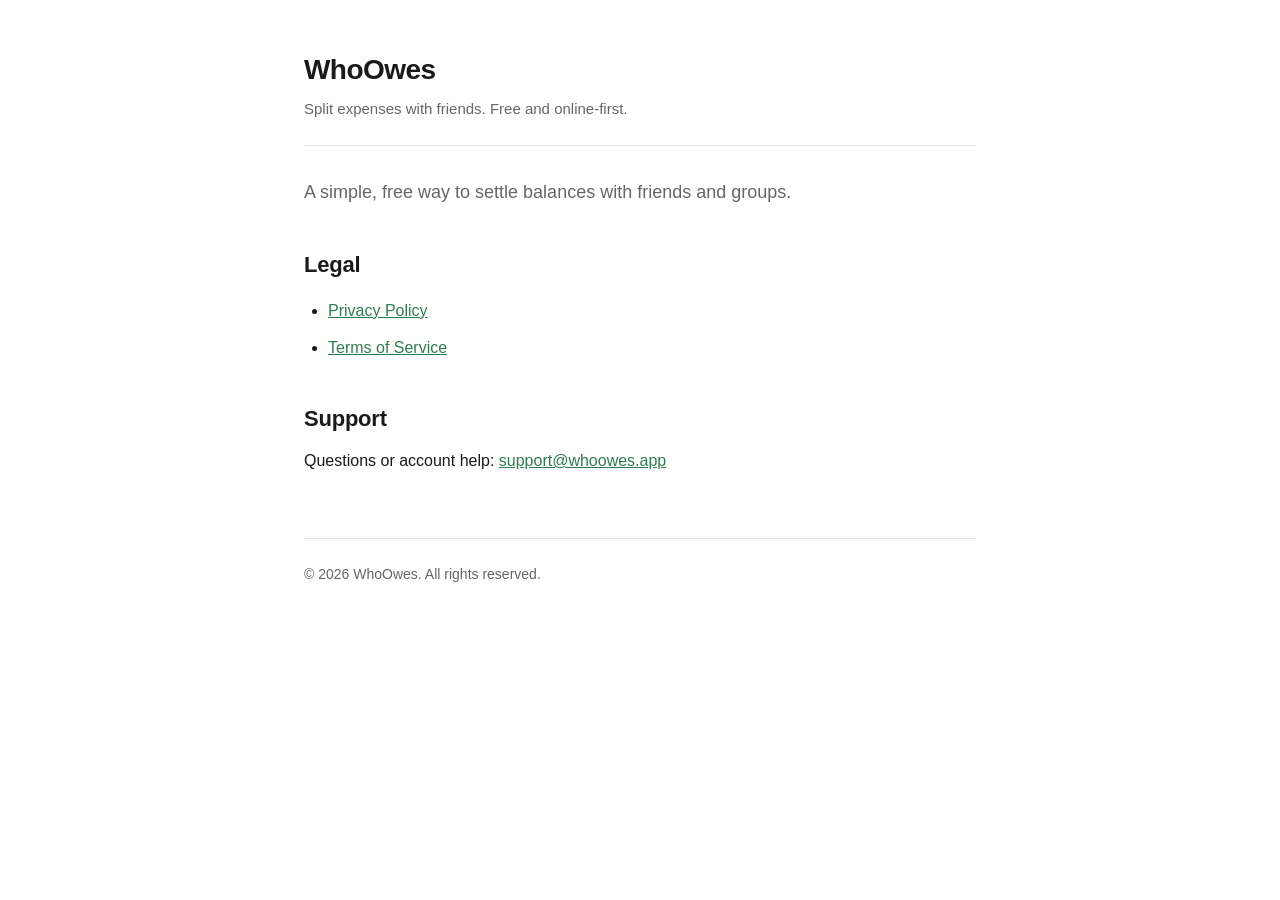
==== index.html @ 0bb96c40 "Initial scaffold: landing + placeholder privacy/terms" ====
<!DOCTYPE html>
<html lang="en">
<head>
<meta charset="utf-8">
<meta name="viewport" content="width=device-width, initial-scale=1">
<title>WhoOwes</title>
<meta name="description" content="WhoOwes — split expenses with friends. Free and online-first.">
<link rel="stylesheet" href="/style.css">
</head>
<body>
<main>
  <header>
    <h1><a href="/">WhoOwes</a></h1>
    <p>Split expenses with friends. Free and online-first.</p>
  </header>

  <p class="lead">A simple, free way to settle balances with friends and groups.</p>

  <h2>Legal</h2>
  <ul>
    <li><a href="/privacy">Privacy Policy</a></li>
    <li><a href="/terms">Terms of Service</a></li>
  </ul>

  <h2>Support</h2>
  <p>Questions or account help: <a href="mailto:support@whoowes.app">support@whoowes.app</a></p>

  <footer>
    <p>&copy; <span id="year">2026</span> WhoOwes. All rights reserved.</p>
  </footer>
</main>
<script>document.getElementById('year').textContent = new Date().getFullYear();</script>
</body>
</html>
---- style.css ----
:root {
  --bg: #ffffff;
  --fg: #1a1a1a;
  --muted: #666666;
  --accent: #2e7d4f;
  --border: #e5e5e5;
  --link: #2e7d4f;
}

@media (prefers-color-scheme: dark) {
  :root {
    --bg: #0f0f0f;
    --fg: #f0f0f0;
    --muted: #999999;
    --accent: #5fb87f;
    --border: #2a2a2a;
    --link: #5fb87f;
  }
}

* { box-sizing: border-box; }

html, body {
  margin: 0;
  padding: 0;
  background: var(--bg);
  color: var(--fg);
  font-family: -apple-system, BlinkMacSystemFont, "Segoe UI", Roboto, "Helvetica Neue", Arial, sans-serif;
  font-size: 16px;
  line-height: 1.6;
  -webkit-font-smoothing: antialiased;
}

main {
  max-width: 720px;
  margin: 0 auto;
  padding: 48px 24px 96px;
}

header {
  border-bottom: 1px solid var(--border);
  padding-bottom: 24px;
  margin-bottom: 32px;
}

header h1 {
  margin: 0 0 4px;
  font-size: 28px;
  font-weight: 700;
  letter-spacing: -0.02em;
}

header h1 a {
  color: var(--fg);
  text-decoration: none;
}

header p {
  margin: 0;
  color: var(--muted);
  font-size: 15px;
}

nav {
  margin-top: 16px;
  display: flex;
  gap: 16px;
  font-size: 15px;
}

nav a {
  color: var(--link);
  text-decoration: none;
}

nav a:hover { text-decoration: underline; }

h2 {
  margin-top: 40px;
  margin-bottom: 12px;
  font-size: 22px;
  font-weight: 600;
  letter-spacing: -0.01em;
}

h3 {
  margin-top: 28px;
  margin-bottom: 8px;
  font-size: 17px;
  font-weight: 600;
}

p, li { margin: 0 0 12px; }
ul, ol { padding-left: 24px; }

a { color: var(--link); }

code {
  font-family: ui-monospace, SFMono-Regular, Menlo, monospace;
  font-size: 14px;
  background: var(--border);
  padding: 2px 6px;
  border-radius: 4px;
}

.muted { color: var(--muted); font-size: 14px; }
.lead { font-size: 18px; color: var(--muted); margin-bottom: 32px; }

footer {
  margin-top: 64px;
  padding-top: 24px;
  border-top: 1px solid var(--border);
  color: var(--muted);
  font-size: 14px;
}

footer a { color: var(--link); }
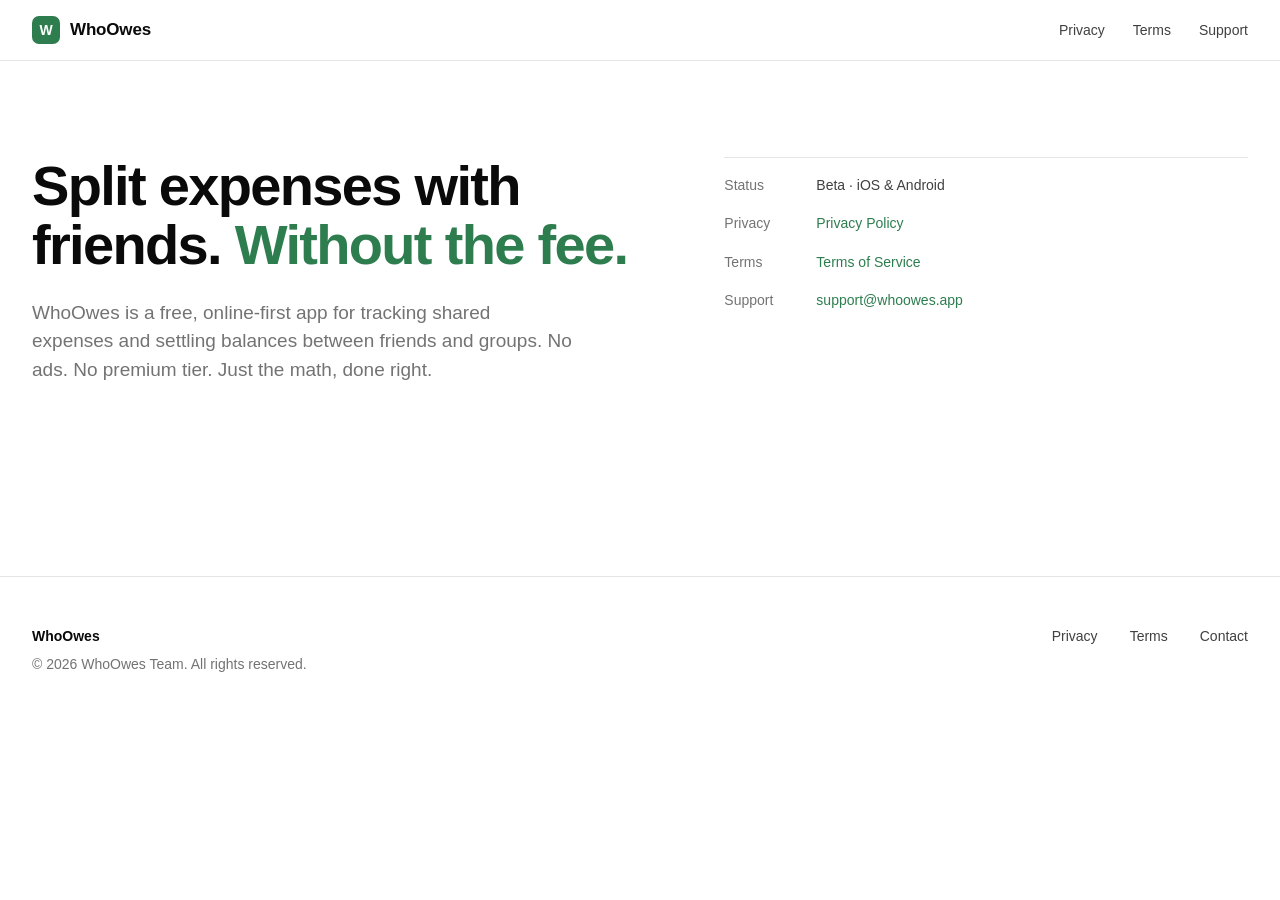
==== commit 9ab6a4a6: "Real Privacy + Terms text; redesign layout (left-anchored, sticky TOC) - Replace placeholder copy wi" ====
--- a/index.html
+++ b/index.html
@@ -3,32 +3,67 @@
 <head>
 <meta charset="utf-8">
 <meta name="viewport" content="width=device-width, initial-scale=1">
-<title>WhoOwes</title>
-<meta name="description" content="WhoOwes — split expenses with friends. Free and online-first.">
+<title>WhoOwes — Split expenses with friends</title>
+<meta name="description" content="WhoOwes is a free, online-first app for splitting expenses with friends and groups. Settle balances without ads or fees.">
+<meta name="theme-color" content="#2e7d4f">
 <link rel="stylesheet" href="/style.css">
 </head>
 <body>
-<main>
-  <header>
-    <h1><a href="/">WhoOwes</a></h1>
-    <p>Split expenses with friends. Free and online-first.</p>
-  </header>
 
-  <p class="lead">A simple, free way to settle balances with friends and groups.</p>
+<header class="topbar">
+  <div class="topbar-inner">
+    <a href="/" class="brand">
+      <span class="brand-mark">W</span>
+      <span>WhoOwes</span>
+    </a>
+    <nav class="topnav">
+      <a href="/privacy">Privacy</a>
+      <a href="/terms">Terms</a>
+      <a href="mailto:support@whoowes.app">Support</a>
+    </nav>
+  </div>
+</header>
 
-  <h2>Legal</h2>
-  <ul>
-    <li><a href="/privacy">Privacy Policy</a></li>
-    <li><a href="/terms">Terms of Service</a></li>
-  </ul>
+<section class="hero">
+  <div>
+    <h1 class="hero-headline">Split expenses with friends. <span class="accent">Without the fee.</span></h1>
+    <p class="hero-sub">WhoOwes is a free, online-first app for tracking shared expenses and settling balances between friends and groups. No ads. No premium tier. Just the math, done right.</p>
+  </div>
 
-  <h2>Support</h2>
-  <p>Questions or account help: <a href="mailto:support@whoowes.app">support@whoowes.app</a></p>
+  <aside class="hero-meta">
+    <div class="hero-meta-item">
+      <span class="hero-meta-label">Status</span>
+      <span class="hero-meta-value">Beta · iOS &amp; Android</span>
+    </div>
+    <div class="hero-meta-item">
+      <span class="hero-meta-label">Privacy</span>
+      <span class="hero-meta-value"><a href="/privacy">Privacy Policy</a></span>
+    </div>
+    <div class="hero-meta-item">
+      <span class="hero-meta-label">Terms</span>
+      <span class="hero-meta-value"><a href="/terms">Terms of Service</a></span>
+    </div>
+    <div class="hero-meta-item">
+      <span class="hero-meta-label">Support</span>
+      <span class="hero-meta-value"><a href="mailto:support@whoowes.app">support@whoowes.app</a></span>
+    </div>
+  </aside>
+</section>
 
-  <footer>
-    <p>&copy; <span id="year">2026</span> WhoOwes. All rights reserved.</p>
-  </footer>
-</main>
+<footer class="site-footer">
+  <div class="footer-inner">
+    <div class="footer-brand">
+      <strong>WhoOwes</strong>
+      <span>&copy; <span id="year">2026</span> WhoOwes Team. All rights reserved.</span>
+    </div>
+    <div class="footer-links">
+      <a href="/privacy">Privacy</a>
+      <a href="/terms">Terms</a>
+      <a href="mailto:support@whoowes.app">Contact</a>
+    </div>
+  </div>
+</footer>
+
 <script>document.getElementById('year').textContent = new Date().getFullYear();</script>
 </body>
 </html>
--- a/style.css
+++ b/style.css
@@ -1,117 +1,383 @@
 :root {
   --bg: #ffffff;
-  --fg: #1a1a1a;
-  --muted: #666666;
+  --bg-elevated: #fafafa;
+  --fg: #0a0a0a;
+  --fg-secondary: #404040;
+  --muted: #737373;
   --accent: #2e7d4f;
+  --accent-hover: #246340;
   --border: #e5e5e5;
-  --link: #2e7d4f;
+  --border-strong: #d4d4d4;
+  --selection: rgba(46, 125, 79, 0.15);
 }
 
 @media (prefers-color-scheme: dark) {
   :root {
-    --bg: #0f0f0f;
-    --fg: #f0f0f0;
-    --muted: #999999;
+    --bg: #0a0a0a;
+    --bg-elevated: #141414;
+    --fg: #fafafa;
+    --fg-secondary: #d4d4d4;
+    --muted: #a3a3a3;
     --accent: #5fb87f;
-    --border: #2a2a2a;
-    --link: #5fb87f;
+    --accent-hover: #7ed09c;
+    --border: #262626;
+    --border-strong: #404040;
+    --selection: rgba(95, 184, 127, 0.2);
   }
 }
 
 * { box-sizing: border-box; }
 
-html, body {
+::selection { background: var(--selection); }
+
+html { -webkit-text-size-adjust: 100%; }
+
+body {
   margin: 0;
-  padding: 0;
   background: var(--bg);
   color: var(--fg);
-  font-family: -apple-system, BlinkMacSystemFont, "Segoe UI", Roboto, "Helvetica Neue", Arial, sans-serif;
+  font-family: -apple-system, BlinkMacSystemFont, "Inter", "Segoe UI", Roboto, "Helvetica Neue", Arial, sans-serif;
   font-size: 16px;
   line-height: 1.6;
   -webkit-font-smoothing: antialiased;
-}
-
-main {
-  max-width: 720px;
+  -moz-osx-font-smoothing: grayscale;
+  text-rendering: optimizeLegibility;
+}
+
+a { color: var(--accent); text-decoration: none; }
+a:hover { color: var(--accent-hover); text-decoration: underline; }
+
+/* ============================================================
+   Top bar — full width, brand left, nav right
+   ============================================================ */
+.topbar {
+  position: sticky;
+  top: 0;
+  z-index: 10;
+  background: rgba(255, 255, 255, 0.85);
+  backdrop-filter: saturate(180%) blur(20px);
+  -webkit-backdrop-filter: saturate(180%) blur(20px);
+  border-bottom: 1px solid var(--border);
+}
+
+@media (prefers-color-scheme: dark) {
+  .topbar { background: rgba(10, 10, 10, 0.85); }
+}
+
+.topbar-inner {
+  display: flex;
+  align-items: center;
+  justify-content: space-between;
+  padding: 16px 32px;
+  max-width: 1280px;
   margin: 0 auto;
-  padding: 48px 24px 96px;
-}
-
-header {
+}
+
+.brand {
+  display: flex;
+  align-items: center;
+  gap: 10px;
+  font-weight: 700;
+  font-size: 17px;
+  letter-spacing: -0.01em;
+  color: var(--fg);
+}
+
+.brand:hover { color: var(--fg); text-decoration: none; }
+
+.brand-mark {
+  width: 28px;
+  height: 28px;
+  border-radius: 7px;
+  background: var(--accent);
+  display: grid;
+  place-items: center;
+  color: #fff;
+  font-weight: 800;
+  font-size: 14px;
+  letter-spacing: -0.02em;
+}
+
+.topnav {
+  display: flex;
+  gap: 28px;
+  font-size: 14px;
+  font-weight: 500;
+}
+
+.topnav a { color: var(--fg-secondary); }
+.topnav a:hover { color: var(--accent); text-decoration: none; }
+.topnav a.active { color: var(--fg); }
+
+/* ============================================================
+   Landing — full-width hero, asymmetric grid
+   ============================================================ */
+.hero {
+  max-width: 1280px;
+  margin: 0 auto;
+  padding: 96px 32px 64px;
+  display: grid;
+  grid-template-columns: 1.2fr 1fr;
+  gap: 64px;
+  align-items: start;
+}
+
+.hero-headline {
+  font-size: 56px;
+  line-height: 1.05;
+  letter-spacing: -0.03em;
+  font-weight: 700;
+  margin: 0 0 24px;
+}
+
+.hero-headline .accent { color: var(--accent); }
+
+.hero-sub {
+  font-size: 19px;
+  line-height: 1.5;
+  color: var(--muted);
+  margin: 0 0 32px;
+  max-width: 540px;
+}
+
+.hero-meta {
+  display: flex;
+  flex-direction: column;
+  gap: 16px;
+  font-size: 14px;
+  color: var(--muted);
+  padding-top: 16px;
+  border-top: 1px solid var(--border);
+}
+
+.hero-meta-item {
+  display: flex;
+  gap: 12px;
+}
+
+.hero-meta-label {
+  color: var(--muted);
+  min-width: 80px;
+  font-weight: 500;
+}
+
+.hero-meta-value { color: var(--fg-secondary); }
+.hero-meta-value a { color: var(--accent); }
+
+/* ============================================================
+   Legal pages — left-anchored content + sticky TOC on desktop
+   ============================================================ */
+.legal {
+  max-width: 1280px;
+  margin: 0 auto;
+  padding: 64px 32px 96px;
+  display: grid;
+  grid-template-columns: minmax(0, 720px) 220px;
+  gap: 64px;
+  align-items: start;
+}
+
+.legal-header {
+  grid-column: 1;
+}
+
+.legal-eyebrow {
+  font-size: 13px;
+  font-weight: 600;
+  letter-spacing: 0.05em;
+  text-transform: uppercase;
+  color: var(--accent);
+  margin-bottom: 12px;
+}
+
+.legal-title {
+  font-size: 44px;
+  line-height: 1.1;
+  letter-spacing: -0.02em;
+  font-weight: 700;
+  margin: 0 0 16px;
+}
+
+.legal-updated {
+  font-family: ui-monospace, SFMono-Regular, "SF Mono", Menlo, monospace;
+  font-size: 13px;
+  color: var(--muted);
+  padding: 6px 10px;
+  background: var(--bg-elevated);
+  border: 1px solid var(--border);
+  border-radius: 6px;
+  display: inline-block;
+  margin-bottom: 48px;
+}
+
+.legal-body {
+  grid-column: 1;
+  font-size: 16px;
+  color: var(--fg-secondary);
+}
+
+.legal-body h2 {
+  font-size: 26px;
+  font-weight: 700;
+  letter-spacing: -0.01em;
+  color: var(--fg);
+  margin: 56px 0 16px;
+  scroll-margin-top: 88px;
+}
+
+.legal-body h2:first-child { margin-top: 0; }
+
+.legal-body h3 {
+  font-size: 18px;
+  font-weight: 600;
+  color: var(--fg);
+  margin: 32px 0 8px;
+}
+
+.legal-body p { margin: 0 0 16px; }
+.legal-body ul, .legal-body ol { padding-left: 22px; margin: 0 0 20px; }
+.legal-body li { margin-bottom: 8px; }
+.legal-body strong { color: var(--fg); font-weight: 600; }
+
+.legal-body table {
+  width: 100%;
+  border-collapse: collapse;
+  margin: 20px 0;
+  font-size: 14px;
+}
+
+.legal-body th, .legal-body td {
+  text-align: left;
+  padding: 12px 14px;
   border-bottom: 1px solid var(--border);
-  padding-bottom: 24px;
-  margin-bottom: 32px;
-}
-
-header h1 {
-  margin: 0 0 4px;
-  font-size: 28px;
-  font-weight: 700;
-  letter-spacing: -0.02em;
-}
-
-header h1 a {
-  color: var(--fg);
-  text-decoration: none;
-}
-
-header p {
+  vertical-align: top;
+}
+
+.legal-body th {
+  font-weight: 600;
+  color: var(--fg);
+  background: var(--bg-elevated);
+}
+
+.legal-body code {
+  font-family: ui-monospace, SFMono-Regular, "SF Mono", Menlo, monospace;
+  font-size: 14px;
+  background: var(--bg-elevated);
+  border: 1px solid var(--border);
+  padding: 1px 6px;
+  border-radius: 4px;
+}
+
+/* TOC — sticky on desktop, hidden on mobile */
+.toc {
+  grid-column: 2;
+  grid-row: 1 / span 2;
+  position: sticky;
+  top: 88px;
+  font-size: 13px;
+  border-left: 1px solid var(--border);
+  padding-left: 24px;
+}
+
+.toc-label {
+  font-size: 11px;
+  font-weight: 600;
+  letter-spacing: 0.08em;
+  text-transform: uppercase;
+  color: var(--muted);
+  margin-bottom: 12px;
+}
+
+.toc ul {
+  list-style: none;
+  padding: 0;
   margin: 0;
-  color: var(--muted);
-  font-size: 15px;
-}
-
-nav {
-  margin-top: 16px;
-  display: flex;
-  gap: 16px;
-  font-size: 15px;
-}
-
-nav a {
-  color: var(--link);
-  text-decoration: none;
-}
-
-nav a:hover { text-decoration: underline; }
-
-h2 {
-  margin-top: 40px;
-  margin-bottom: 12px;
-  font-size: 22px;
-  font-weight: 600;
-  letter-spacing: -0.01em;
-}
-
-h3 {
-  margin-top: 28px;
-  margin-bottom: 8px;
-  font-size: 17px;
-  font-weight: 600;
-}
-
-p, li { margin: 0 0 12px; }
-ul, ol { padding-left: 24px; }
-
-a { color: var(--link); }
-
-code {
-  font-family: ui-monospace, SFMono-Regular, Menlo, monospace;
-  font-size: 14px;
-  background: var(--border);
-  padding: 2px 6px;
-  border-radius: 4px;
-}
-
-.muted { color: var(--muted); font-size: 14px; }
-.lead { font-size: 18px; color: var(--muted); margin-bottom: 32px; }
-
-footer {
-  margin-top: 64px;
-  padding-top: 24px;
+  display: flex;
+  flex-direction: column;
+  gap: 8px;
+}
+
+.toc a {
+  color: var(--fg-secondary);
+  display: block;
+  padding: 4px 0;
+  line-height: 1.4;
+}
+
+.toc a:hover { color: var(--accent); text-decoration: none; }
+
+/* ============================================================
+   Footer
+   ============================================================ */
+footer.site-footer {
   border-top: 1px solid var(--border);
-  color: var(--muted);
-  font-size: 14px;
-}
-
-footer a { color: var(--link); }
+  margin-top: 96px;
+  padding: 48px 32px;
+}
+
+.footer-inner {
+  max-width: 1280px;
+  margin: 0 auto;
+  display: flex;
+  justify-content: space-between;
+  align-items: flex-start;
+  gap: 48px;
+  flex-wrap: wrap;
+  font-size: 14px;
+  color: var(--muted);
+}
+
+.footer-brand {
+  display: flex;
+  flex-direction: column;
+  gap: 6px;
+}
+
+.footer-brand strong {
+  color: var(--fg);
+  font-weight: 600;
+}
+
+.footer-links {
+  display: flex;
+  gap: 32px;
+}
+
+.footer-links a { color: var(--fg-secondary); }
+.footer-links a:hover { color: var(--accent); text-decoration: none; }
+
+/* ============================================================
+   Responsive — collapse to single column on tablet/mobile
+   ============================================================ */
+@media (max-width: 960px) {
+  .topbar-inner { padding: 14px 20px; }
+  .topnav { gap: 20px; }
+
+  .hero {
+    grid-template-columns: 1fr;
+    gap: 32px;
+    padding: 64px 20px 48px;
+  }
+  .hero-headline { font-size: 40px; }
+  .hero-sub { font-size: 17px; }
+
+  .legal {
+    grid-template-columns: 1fr;
+    padding: 48px 20px 64px;
+    gap: 32px;
+  }
+  .legal-title { font-size: 34px; }
+  .toc { display: none; }
+
+  footer.site-footer { padding: 32px 20px; }
+  .footer-inner { gap: 24px; }
+  .footer-links { gap: 20px; flex-wrap: wrap; }
+}
+
+@media (max-width: 480px) {
+  .hero-headline { font-size: 32px; }
+  .legal-title { font-size: 28px; }
+  .legal-body h2 { font-size: 22px; }
+  .topnav { display: none; } /* hide nav on small screens, brand-only */
+  .topbar-inner { justify-content: center; }
+}
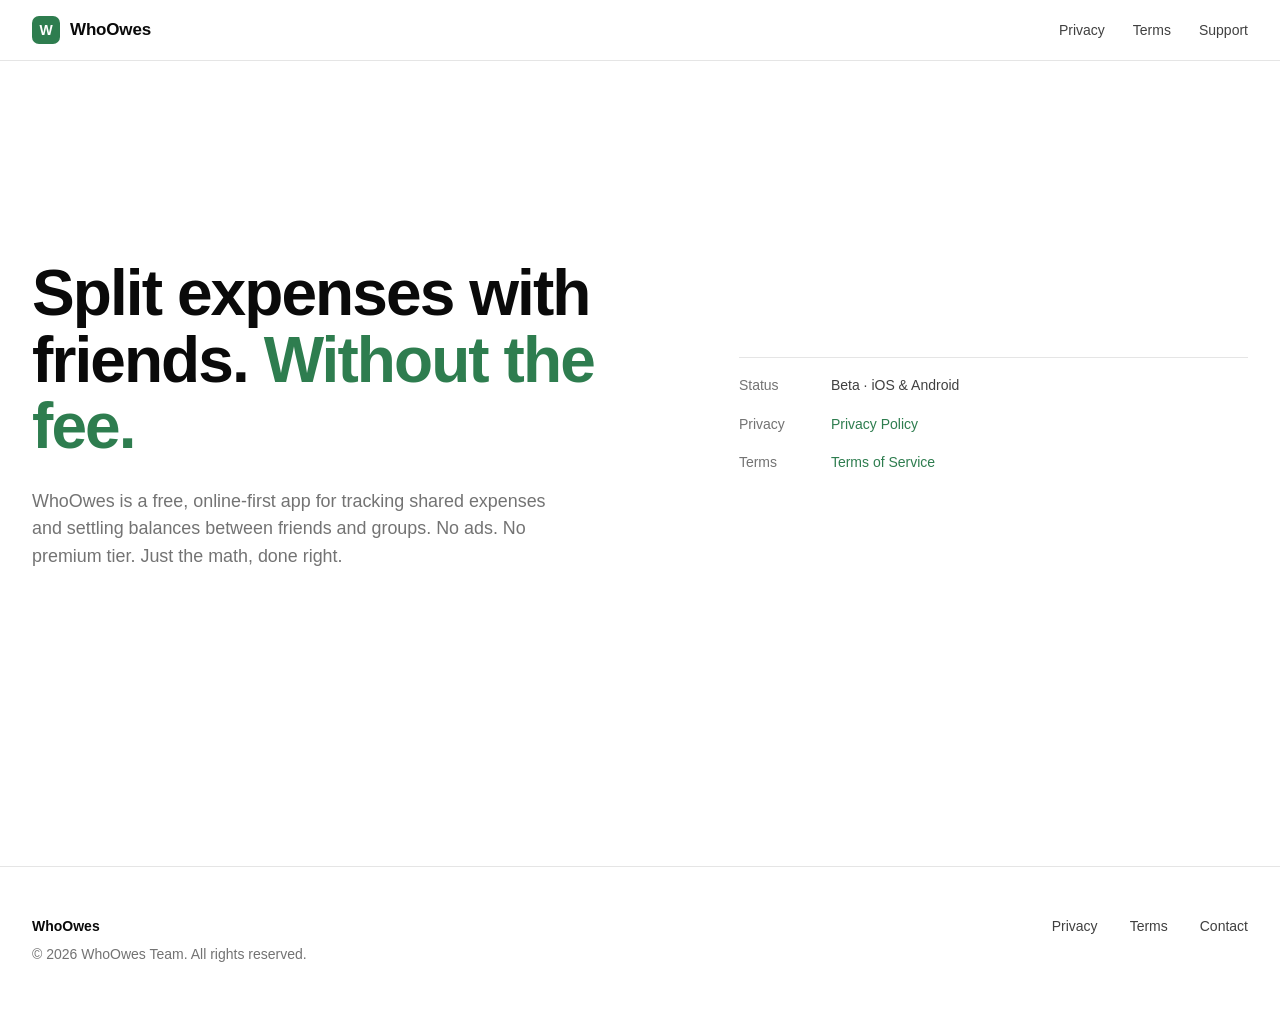
==== commit 25c357e6: "Hero fills viewport; drop support row; clamp() typography" ====
--- a/index.html
+++ b/index.html
@@ -43,10 +43,6 @@
       <span class="hero-meta-label">Terms</span>
       <span class="hero-meta-value"><a href="/terms">Terms of Service</a></span>
     </div>
-    <div class="hero-meta-item">
-      <span class="hero-meta-label">Support</span>
-      <span class="hero-meta-value"><a href="mailto:support@whoowes.app">support@whoowes.app</a></span>
-    </div>
   </aside>
 </section>
 
--- a/style.css
+++ b/style.css
@@ -110,33 +110,36 @@
 .topnav a.active { color: var(--fg); }
 
 /* ============================================================
-   Landing — full-width hero, asymmetric grid
+   Landing — full-width hero, asymmetric grid, fills viewport
    ============================================================ */
 .hero {
   max-width: 1280px;
   margin: 0 auto;
-  padding: 96px 32px 64px;
+  padding: 64px 32px;
   display: grid;
   grid-template-columns: 1.2fr 1fr;
-  gap: 64px;
-  align-items: start;
+  gap: 96px;
+  align-items: center;
+  /* Fill viewport minus top bar (~61px) and footer (~120px) so the
+     landing feels balanced on tall screens instead of clumping at top. */
+  min-height: calc(100vh - 61px - 130px);
 }
 
 .hero-headline {
-  font-size: 56px;
-  line-height: 1.05;
+  font-size: clamp(40px, 6vw, 64px);
+  line-height: 1.04;
   letter-spacing: -0.03em;
   font-weight: 700;
-  margin: 0 0 24px;
+  margin: 0 0 28px;
 }
 
 .hero-headline .accent { color: var(--accent); }
 
 .hero-sub {
-  font-size: 19px;
-  line-height: 1.5;
-  color: var(--muted);
-  margin: 0 0 32px;
+  font-size: clamp(17px, 1.4vw, 20px);
+  line-height: 1.55;
+  color: var(--muted);
+  margin: 0;
   max-width: 540px;
 }
 
@@ -355,11 +358,11 @@
 
   .hero {
     grid-template-columns: 1fr;
-    gap: 32px;
-    padding: 64px 20px 48px;
+    gap: 40px;
+    padding: 64px 20px;
+    min-height: auto; /* no viewport-fill on mobile; let content flow */
+    align-items: start;
   }
-  .hero-headline { font-size: 40px; }
-  .hero-sub { font-size: 17px; }
 
   .legal {
     grid-template-columns: 1fr;
@@ -375,7 +378,6 @@
 }
 
 @media (max-width: 480px) {
-  .hero-headline { font-size: 32px; }
   .legal-title { font-size: 28px; }
   .legal-body h2 { font-size: 22px; }
   .topnav { display: none; } /* hide nav on small screens, brand-only */
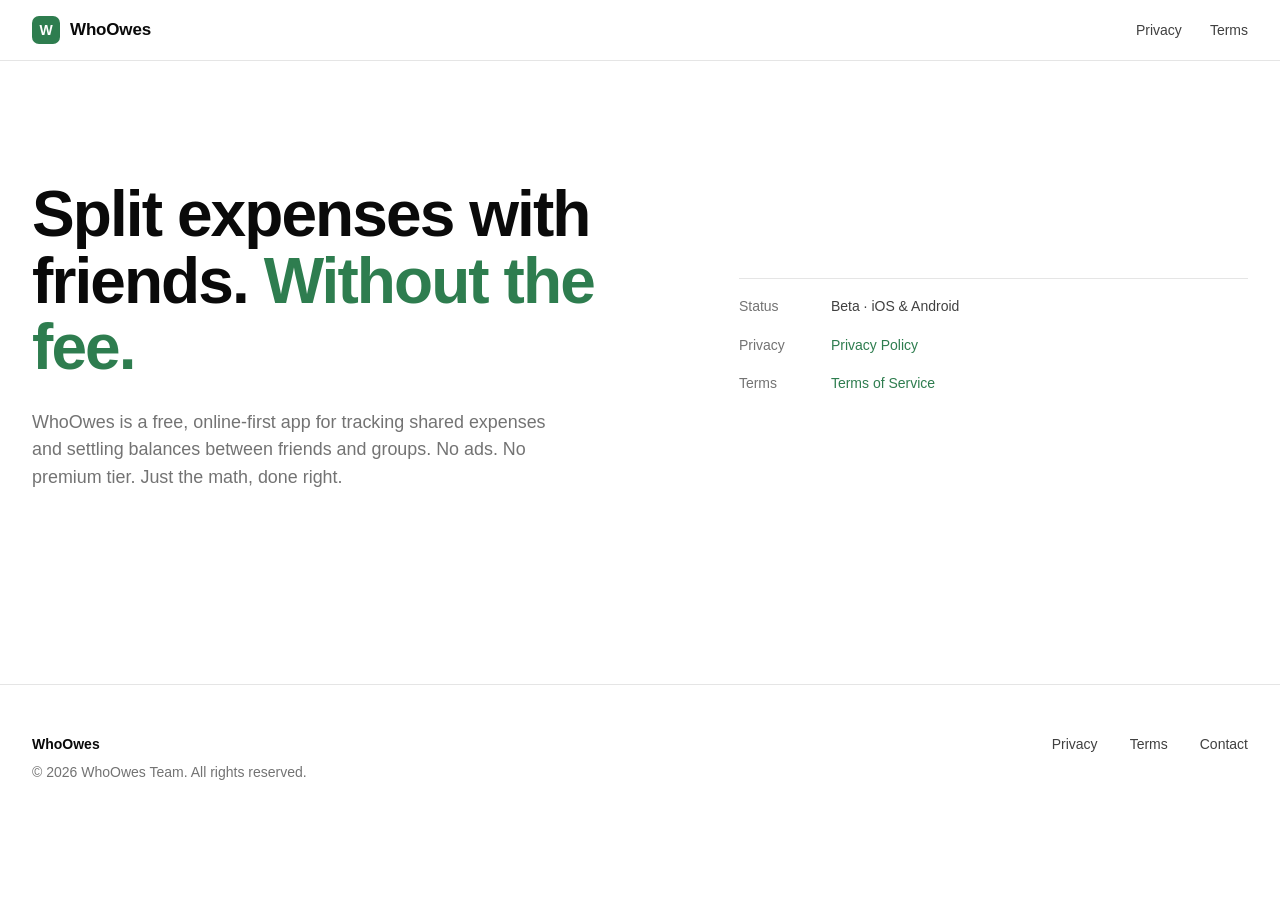
==== commit a9602c97: "Remove Support from top nav (kept in footer + legal contact sections)" ====
--- a/index.html
+++ b/index.html
@@ -19,7 +19,6 @@
     <nav class="topnav">
       <a href="/privacy">Privacy</a>
       <a href="/terms">Terms</a>
-      <a href="mailto:support@whoowes.app">Support</a>
     </nav>
   </div>
 </header>
--- a/style.css
+++ b/style.css
@@ -115,14 +115,11 @@
 .hero {
   max-width: 1280px;
   margin: 0 auto;
-  padding: 64px 32px;
+  padding: 120px 32px 96px;
   display: grid;
   grid-template-columns: 1.2fr 1fr;
   gap: 96px;
   align-items: center;
-  /* Fill viewport minus top bar (~61px) and footer (~120px) so the
-     landing feels balanced on tall screens instead of clumping at top. */
-  min-height: calc(100vh - 61px - 130px);
 }
 
 .hero-headline {
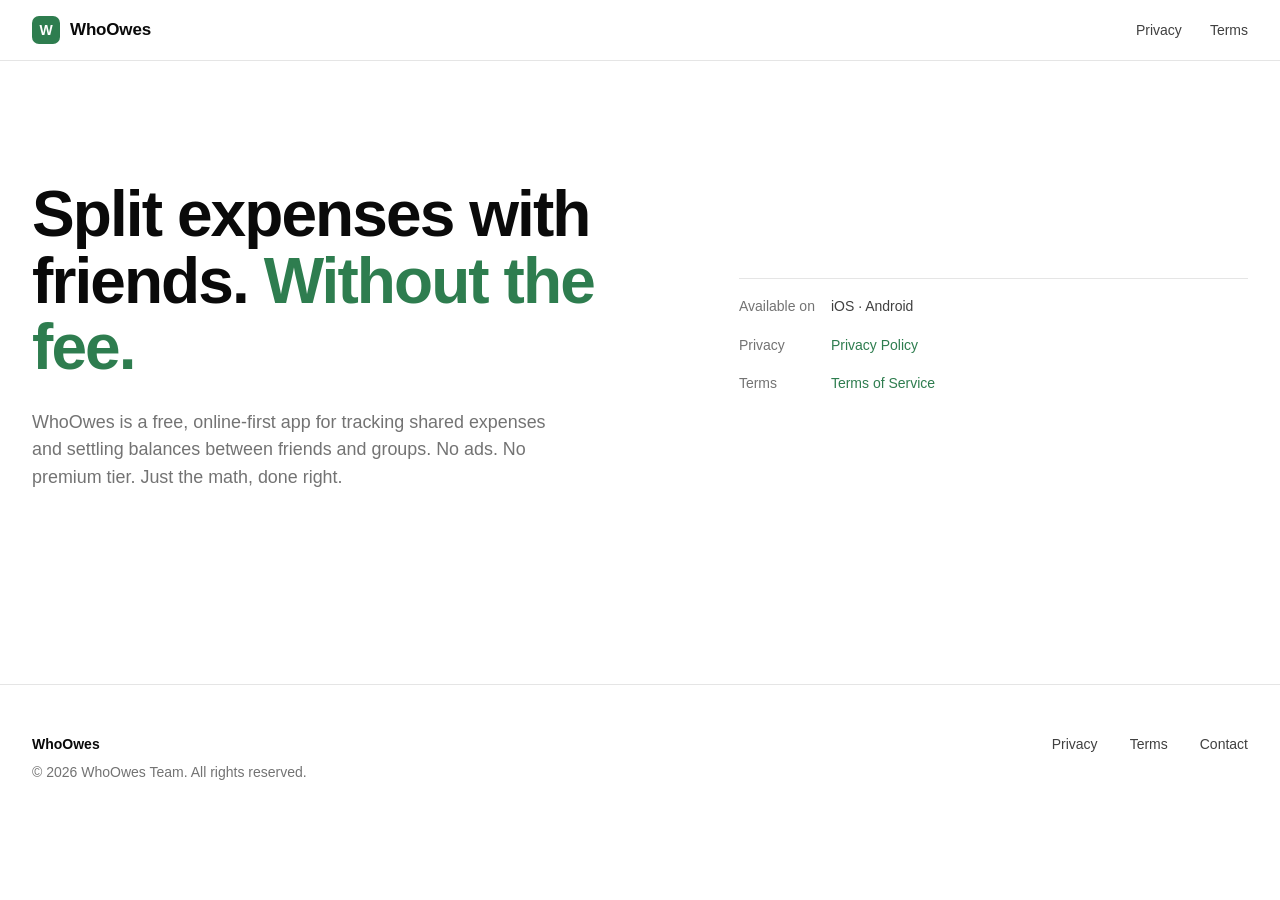
==== commit bca52acf: "Landing: 'Available on: iOS · Android' (drop Beta status, won't go stale)" ====
--- a/index.html
+++ b/index.html
@@ -31,8 +31,8 @@
 
   <aside class="hero-meta">
     <div class="hero-meta-item">
-      <span class="hero-meta-label">Status</span>
-      <span class="hero-meta-value">Beta · iOS &amp; Android</span>
+      <span class="hero-meta-label">Available on</span>
+      <span class="hero-meta-value">iOS · Android</span>
     </div>
     <div class="hero-meta-item">
       <span class="hero-meta-label">Privacy</span>
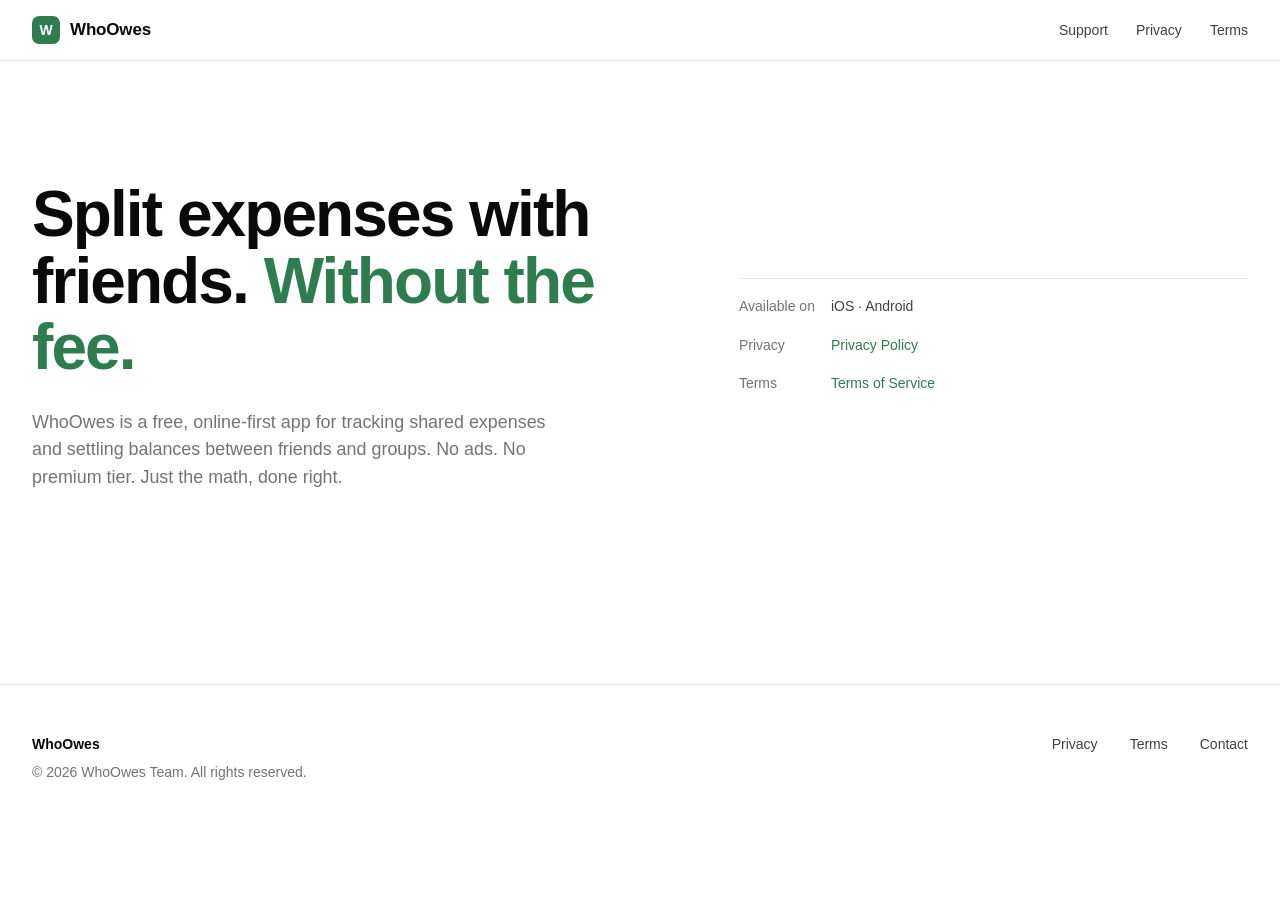
==== commit 0aaf7dbb: "Add Support page; fix dead support email across site - New support.html (FAQ + contact) matching the" ====
--- a/index.html
+++ b/index.html
@@ -17,6 +17,7 @@
       <span>WhoOwes</span>
     </a>
     <nav class="topnav">
+      <a href="/support">Support</a>
       <a href="/privacy">Privacy</a>
       <a href="/terms">Terms</a>
     </nav>
@@ -54,7 +55,7 @@
     <div class="footer-links">
       <a href="/privacy">Privacy</a>
       <a href="/terms">Terms</a>
-      <a href="mailto:support@whoowes.app">Contact</a>
+      <a href="mailto:nebulacorp.support@icloud.com">Contact</a>
     </div>
   </div>
 </footer>
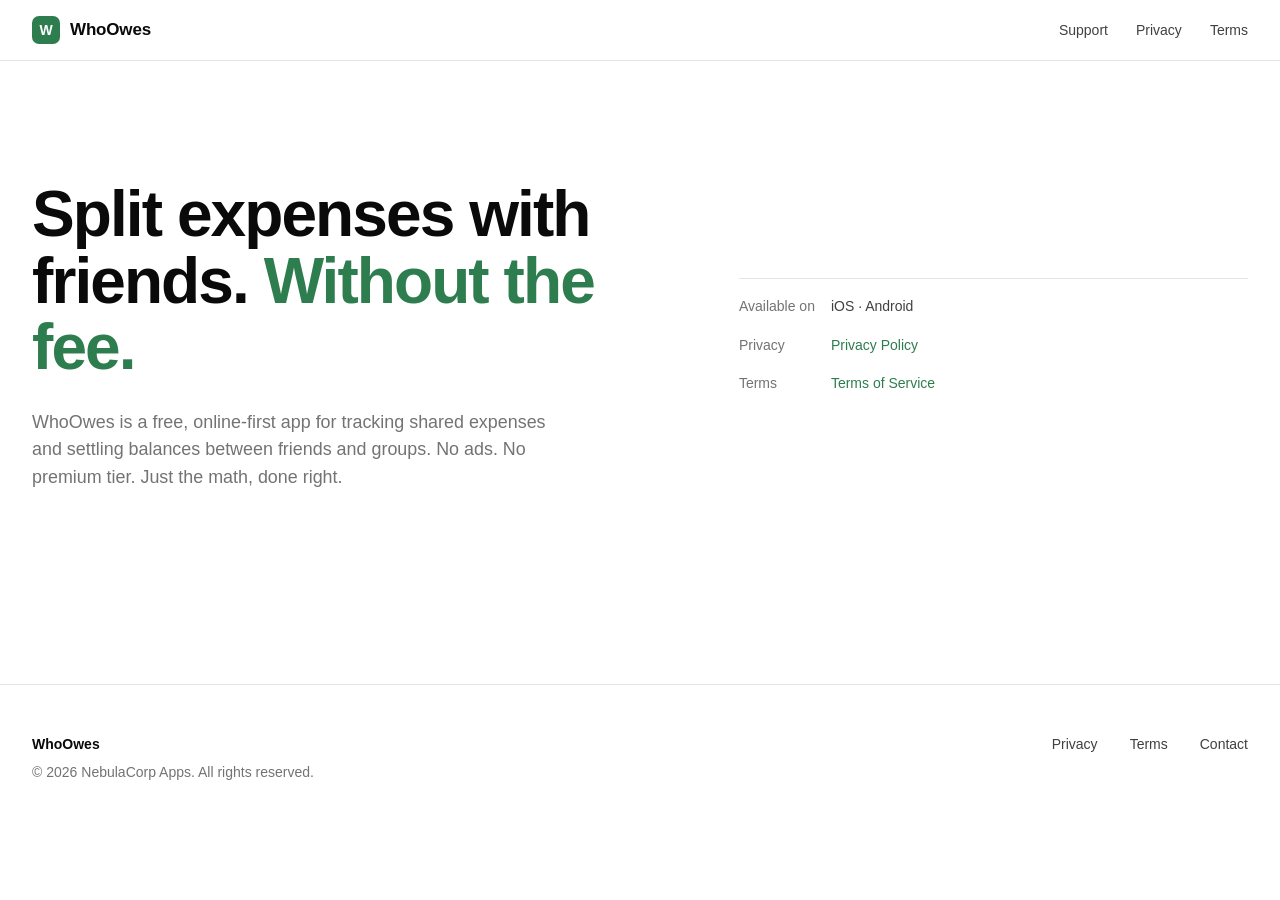
==== commit 42dc2c41: "Legal: unify operator name to NebulaCorp Apps + add missing Terms clauses - Operator name unified to" ====
--- a/index.html
+++ b/index.html
@@ -50,7 +50,7 @@
   <div class="footer-inner">
     <div class="footer-brand">
       <strong>WhoOwes</strong>
-      <span>&copy; <span id="year">2026</span> WhoOwes Team. All rights reserved.</span>
+      <span>&copy; <span id="year">2026</span> NebulaCorp Apps. All rights reserved.</span>
     </div>
     <div class="footer-links">
       <a href="/privacy">Privacy</a>
